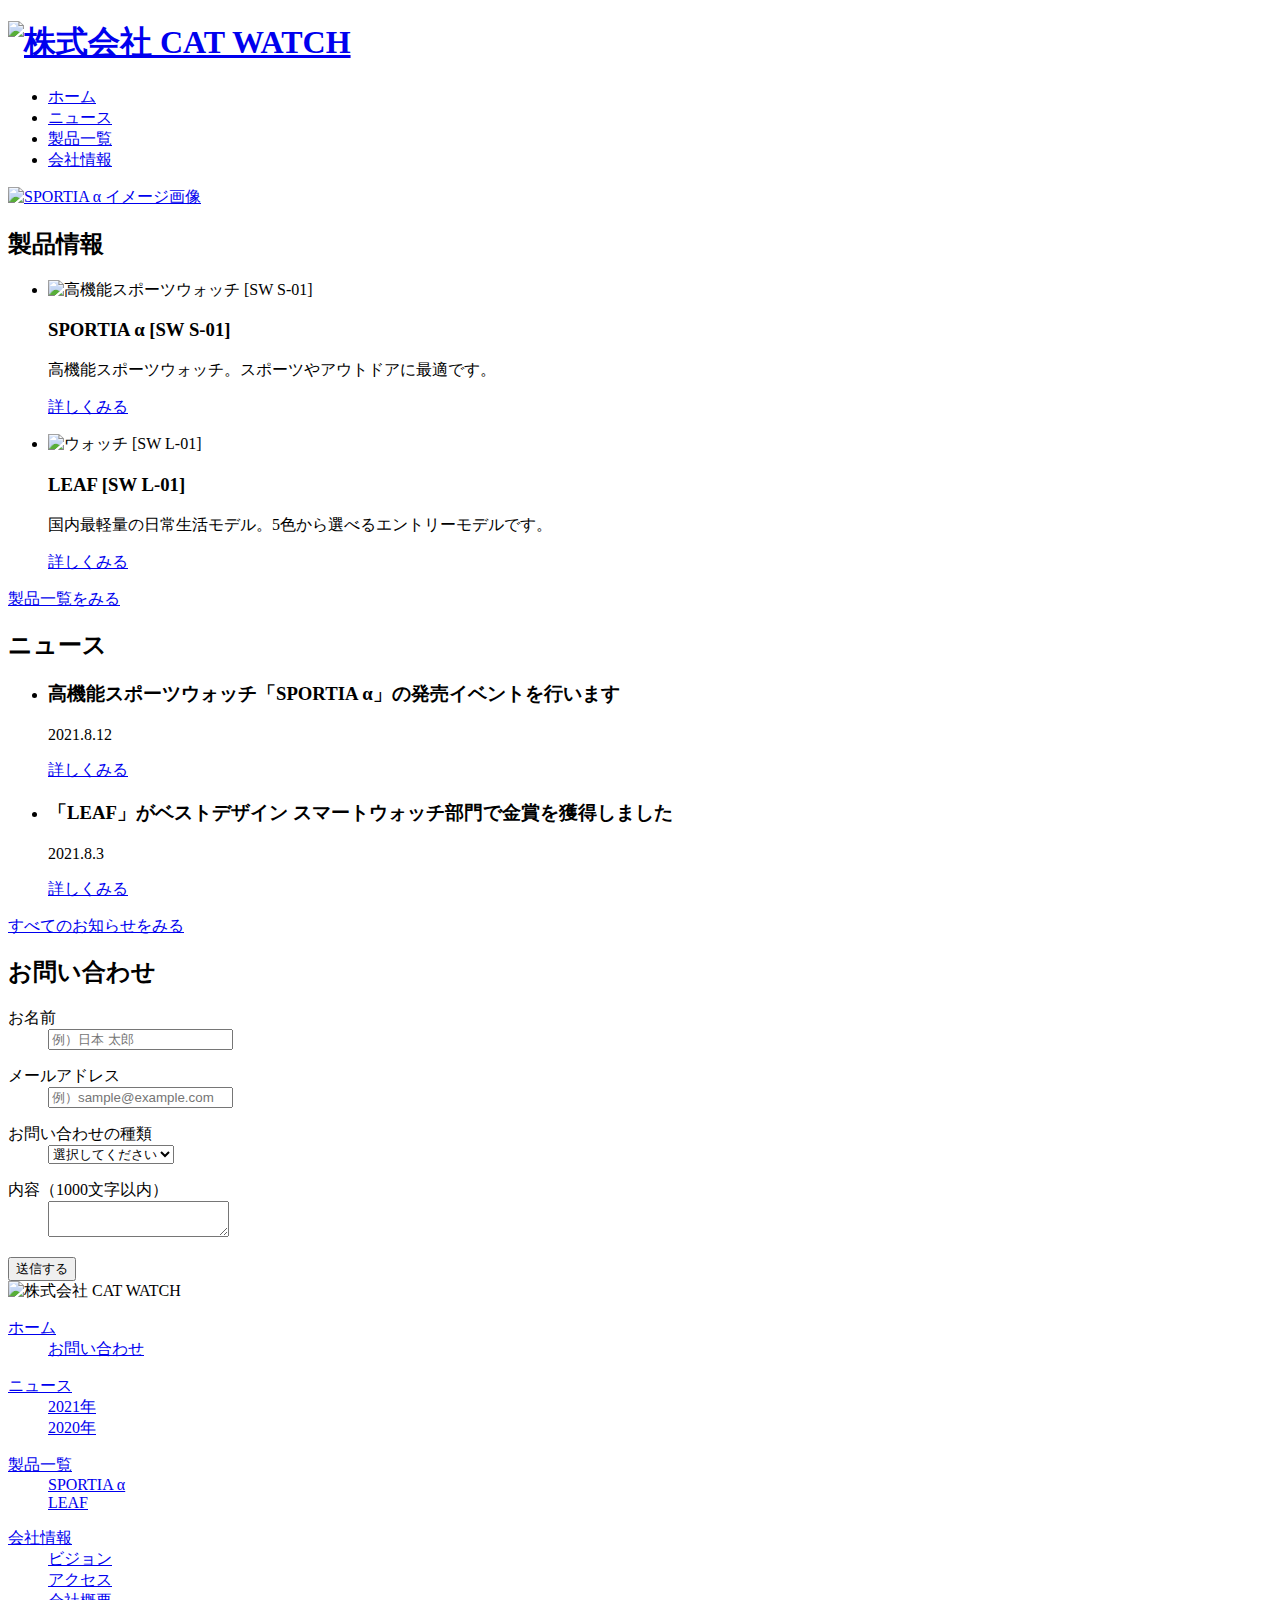
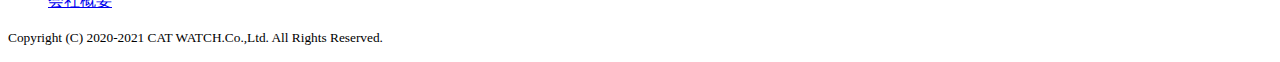
==== index.html @ 04666399 "Create index.html" ====
<!doctype html>
<html>
<head>
  <meta charset="UTF-8">
  <meta name="viewport" content="width=device-width,initial-scale=1">
  <title>CAT WATCH - 国産スマートウォッチのパイオニア</title>
  <link rel="shortcut icon" type="image/x-icon" href="images/favicon.ico">
  <link rel="stylesheet" type="text/css" href="http://yui.yahooapis.com/3.18.1/build/cssreset/cssreset-min.css">
  <link rel="stylesheet" media="(min-width: 640px)" type="text/css" href="css/common.css">
  <link rel="stylesheet" media="(min-width: 640px)" type="text/css" href="css/index.css">
  <link rel="stylesheet" media="(max-width: 640px)" type="text/css" href="css/sp/common.css">
  <link rel="stylesheet" media="(max-width: 640px)" type="text/css" href="css/sp/index.css">
</head>
<body>
  <!-- 共通ヘッダー -->
  <header>
    <div class="headerContent">
      <h1 class="logo"><a href="index.html"><img src="images/logo.png" alt="株式会社 CAT WATCH"></a></h1>
    </div>
    <nav class="globalNavigation">
      <ul>
        <li class="current"><a href="index.html">ホーム</a></li>
        <li><a href="news.html">ニュース</a></li>
        <li><a href="product.html">製品一覧</a></li>
        <li><a href="company.html">会社情報</a></li>
      </ul>
    </nav>
    <!-- カルーセルモジュール：トップのみ -->
    <div class="mainImage">
      <div class="imageScroll">
        <div><a href="product.html#sportia_a"><img src="images/mainImage_02.jpg" alt="SPORTIA α イメージ画像"></a></div>
      </div>
    </div>
    <!-- おわり／カルーセルモジュール：トップのみ -->
  </header>
  <!-- おわり／共通ヘッダー -->
  <!-- メインコンテンツ -->
  <main>
    <section class="product">
      <h2>製品情報</h2>
      <ul class="productList">
        <li class="new">
          <div class="image">
            <img src="images/watch_s01.jpg" alt="高機能スポーツウォッチ [SW S-01]" class="border">
          </div>
          <div class="info">
            <h3>SPORTIA α [SW S-01]</h3>
            <p class="summary">高機能スポーツウォッチ。スポーツやアウトドアに最適です。</p>
            <p class="readMore"><a href="product.html#01">詳しくみる</a></p>
          </div>
        </li>
        <li>
          <div class="image">
            <img src="images/watch_l01.jpg" alt="ウォッチ [SW L-01]" class="border">
          </div>
          <div class="info">
            <h3>LEAF [SW L-01]</h3>
            <p class="summary">国内最軽量の日常生活モデル。5色から選べるエントリーモデルです。</p>
            <p class="readMore"><a href="product.html#01">詳しくみる</a></p>
          </div>
        </li>
      </ul>
      <p class="moreLink"><a href="product.html">製品一覧をみる</a></p>
    </section>
    <section class="news">
      <h2>ニュース</h2>
      <ul class="newsList">
        <li class="new">
          <h3>高機能スポーツウォッチ「SPORTIA α」の発売イベントを行います</h3>
          <p class="date">2021.8.12</p>
          <p class="readMore"><a href="news.html#news20160812_01">詳しくみる</a></p>
        </li>
        <li>
          <h3>「LEAF」がベストデザイン スマートウォッチ部門で金賞を獲得しました</h3>
          <p class="date">2021.8.3</p>
          <p class="readMore"><a href="news.html#news20160603_01">詳しくみる</a></p>
        </li>
      </ul>
      <p class="moreLink"><a href="news.html">すべてのお知らせをみる</a></p>
    </section>
  </main>
  <!-- おわり／メインコンテンツ -->
  <!-- 共通フッター -->
  <footer>
    <!-- お問い合わせフォーム：トップのみ -->
    <section class="contact" id="contact">
      <div class="inner">
        <h2>お問い合わせ</h2>
        <form action="">
          <dl>
            <dt>お名前</dt>
            <dd>
              <input type="text" placeholder="例）日本 太郎">
            </dd>
          </dl>
          <dl class="required">
            <dt>メールアドレス</dt>
            <dd>
              <input type="email" placeholder="例）sample@example.com" required>
            </dd>
          </dl>
          <dl class="required">
            <dt>お問い合わせの種類</dt>
            <dd>
              <select required>
                <option value="">選択してください</option>
                <option value="製品について">製品について</option>
                <option value="修理・交換">修理・交換</option>
                <option value="その他">その他</option>
              </select>
            </dd>
          </dl>
          <dl class="required">
            <dt>内容（1000文字以内）</dt>
            <dd>
              <textarea required></textarea>
            </dd>
          </dl>
          <div class="buttonArea">
            <button type="submit" class="button">送信する</button>
          </div>
        </form>
      </div>
    </section>
    <!-- おわり／お問い合わせフォーム：トップのみ -->
    <div class="siteLinks">
      <div class="inner">
        <div class="logo"><img src="images/logo_square.png" alt="株式会社 CAT WATCH"></div>
        <div class="linkList">
          <dl>
            <dt><a href="index.html">ホーム</a></dt>
            <dd><a href="index.html#contact">お問い合わせ</a></dd>
          </dl>
          <dl>
            <dt><a href="news.html">ニュース</a></dt>
            <dd><a href="news.html#2016">2021年</a></dd>
            <dd><a href="news.html#2015">2020年</a></dd>
          </dl>
          <dl>
            <dt><a href="product.html">製品一覧</a></dt>
            <dd><a href="product.html#sportia_a">SPORTIA α</a></dd>
            <dd><a href="product.html#leaf">LEAF</a></dd>
          </dl>
          <dl>
            <dt><a href="company.html">会社情報</a></dt>
            <dd><a href="company.html#vision">ビジョン</a></dd>
            <dd><a href="company.html#access">アクセス</a></dd>
            <dd><a href="company.html#detail">会社概要</a></dd>
          </dl>
        </div>
      </div>
    </div>
    <p><small class="copyright"> Copyright (C) 2020-2021 CAT WATCH.Co.,Ltd. All Rights Reserved.</small></p>
  </footer>
  <!-- おわり／共通フッター -->
</body>
</html>
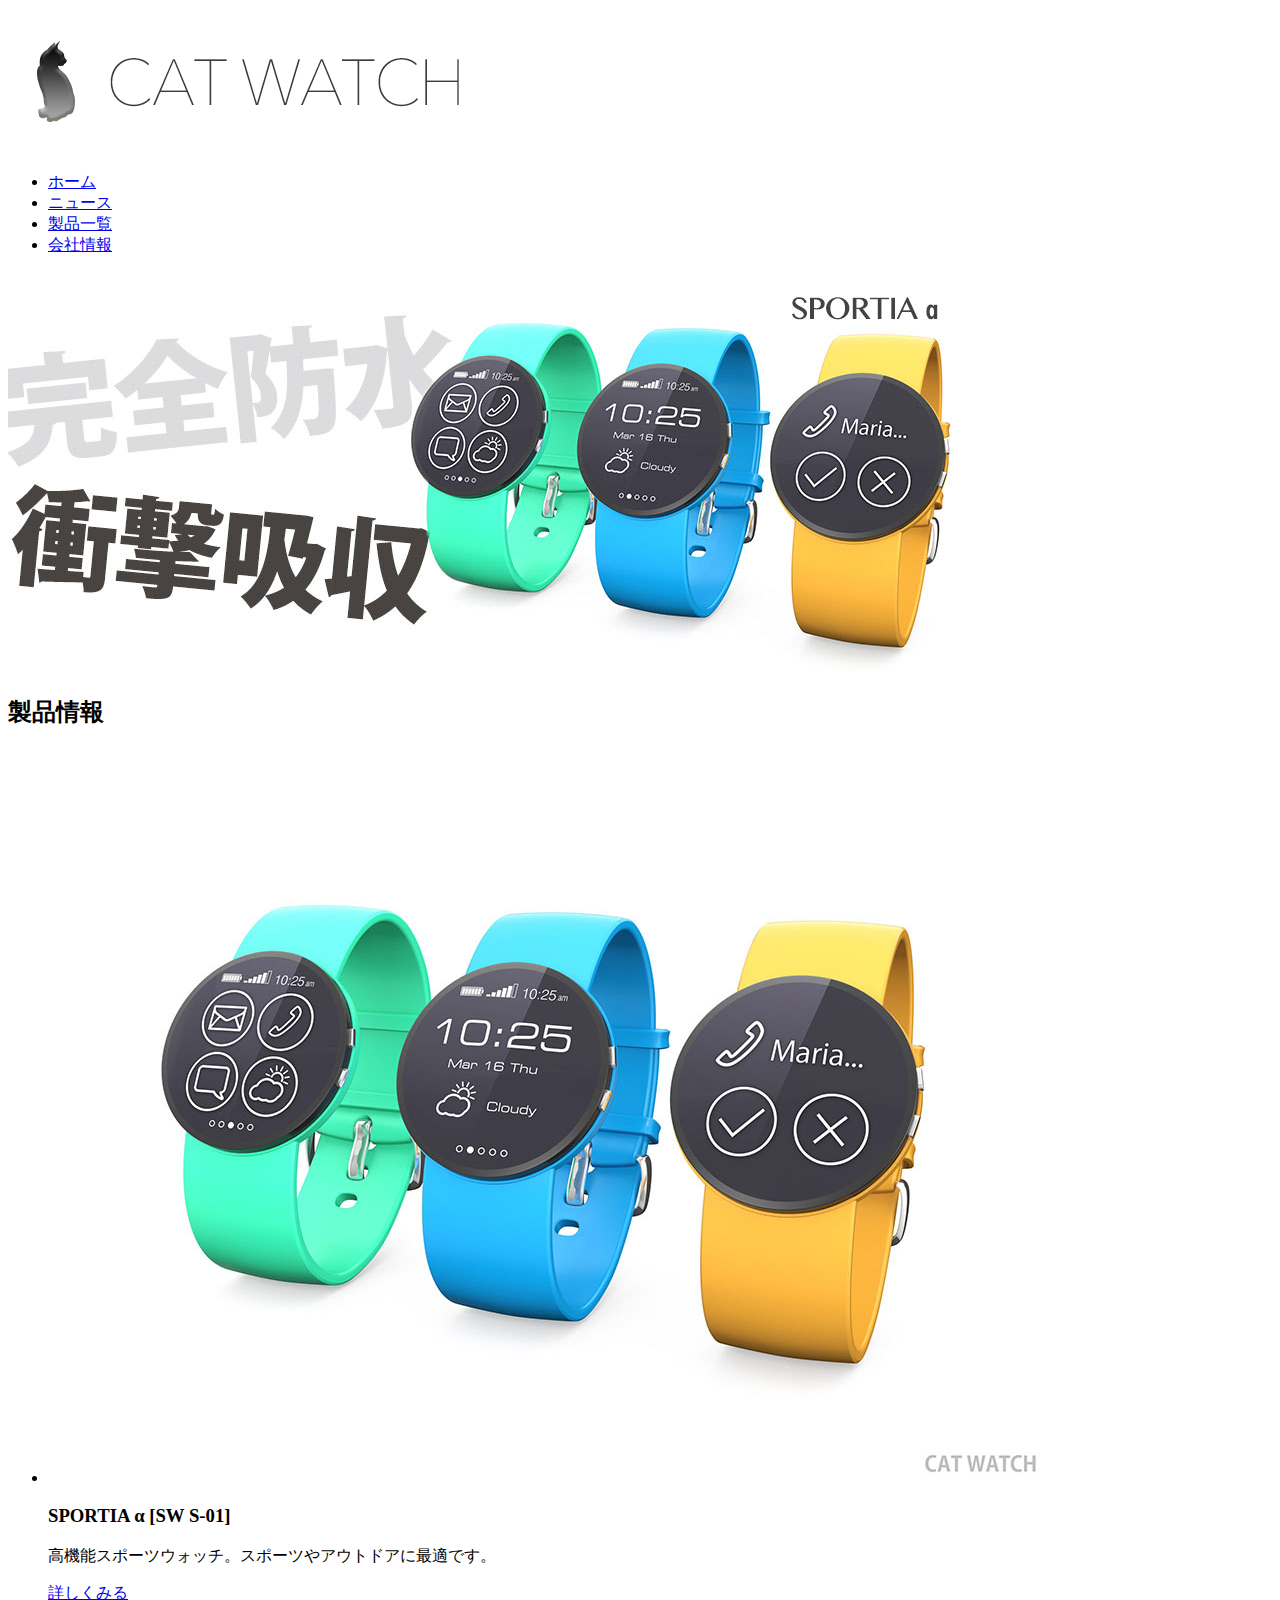
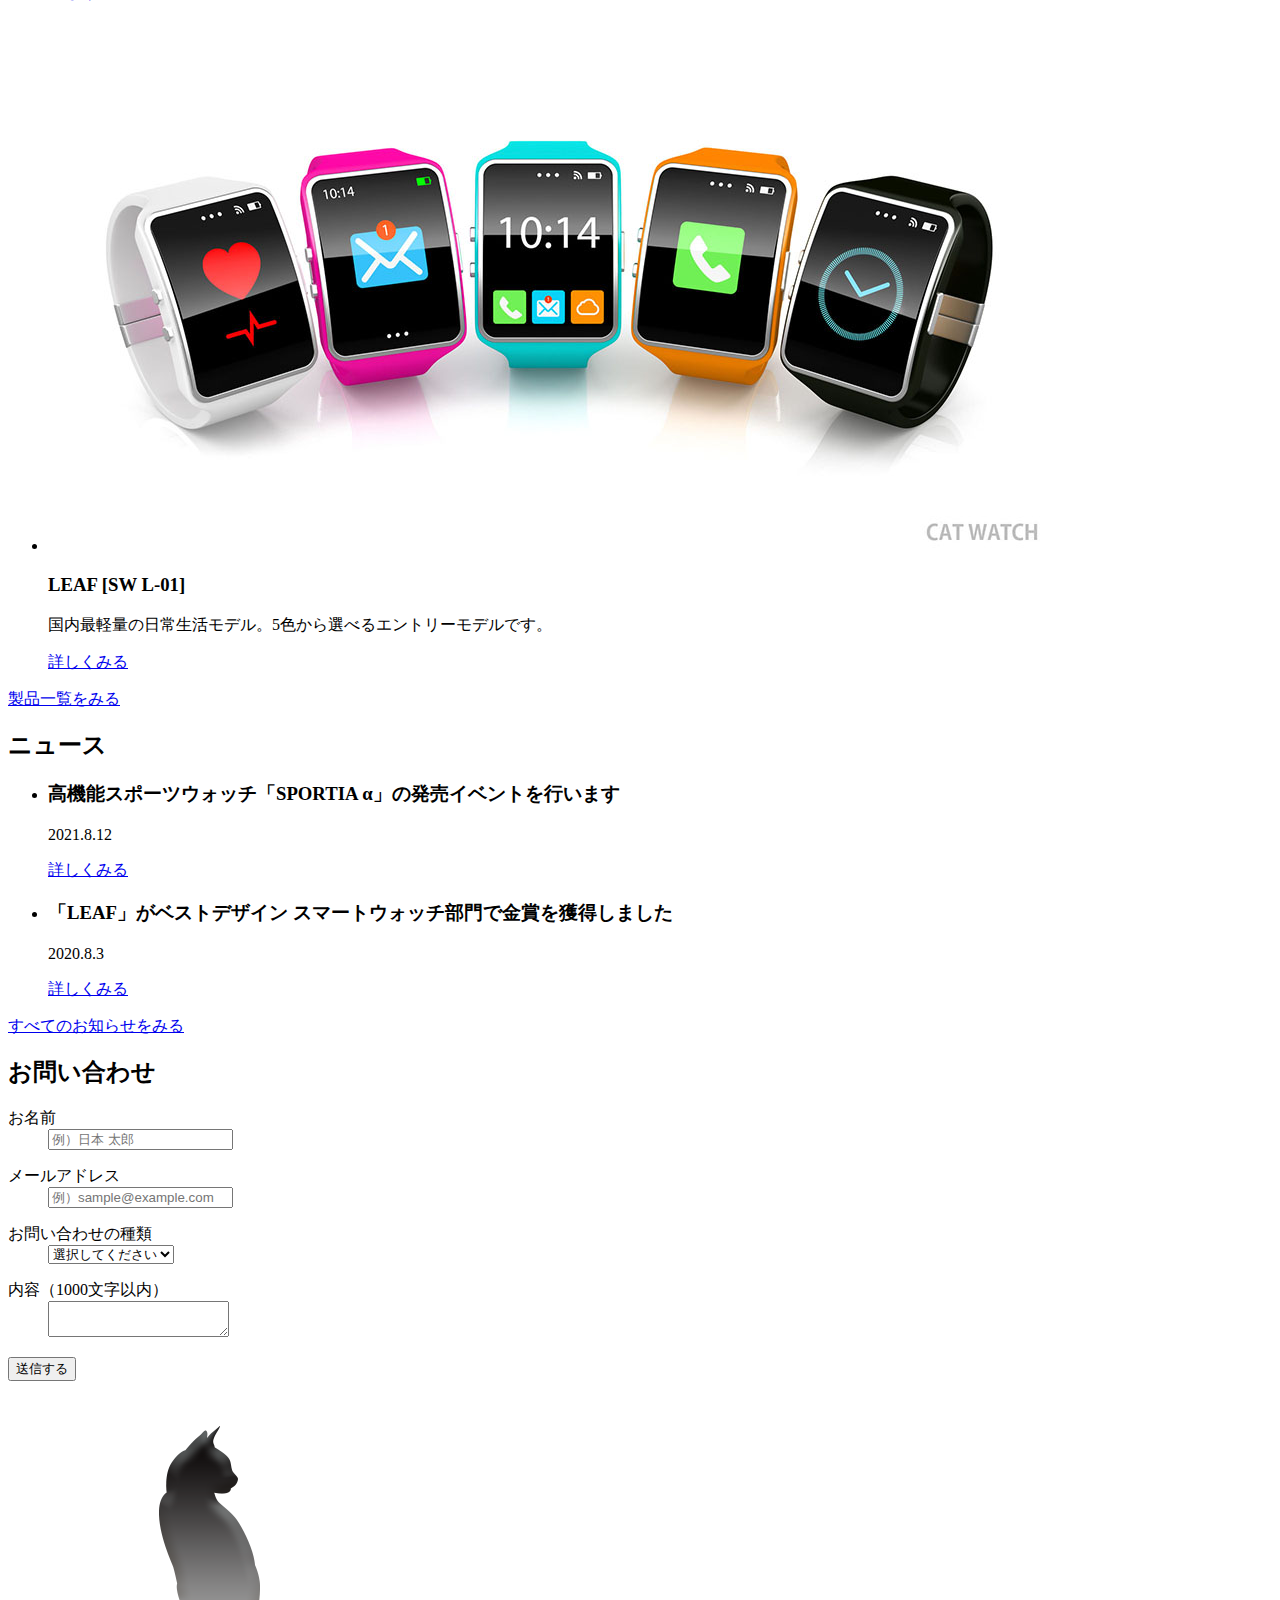
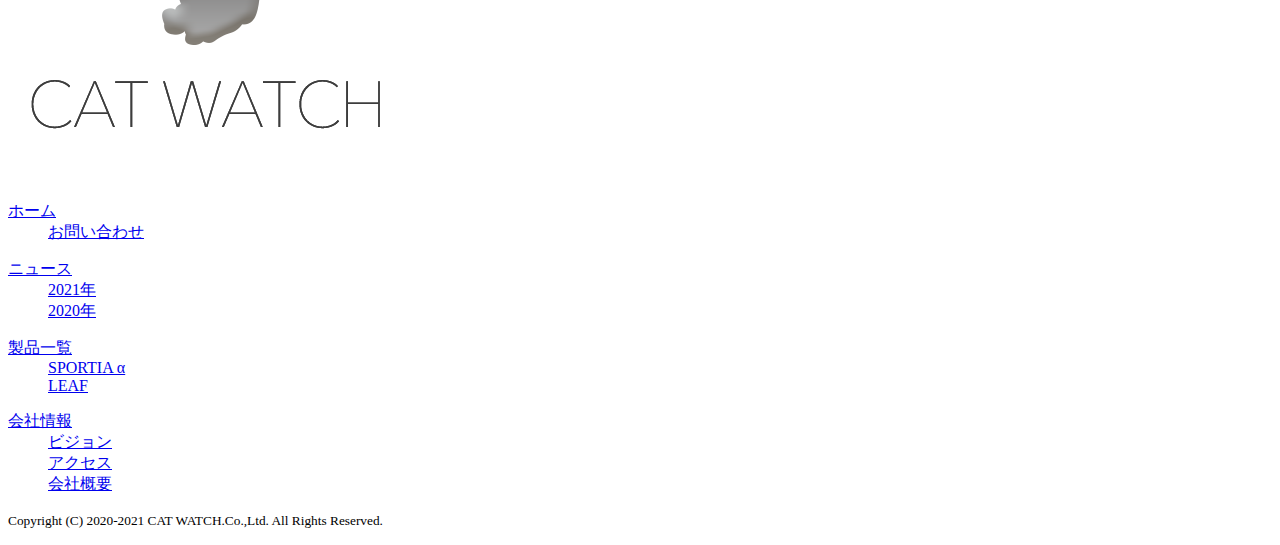
==== commit a911bb7c: "Update index.html" ====
--- a/index.html
+++ b/index.html
@@ -2,14 +2,11 @@
 <html>
 <head>
   <meta charset="UTF-8">
-  <meta name="viewport" content="width=device-width,initial-scale=1">
   <title>CAT WATCH - 国産スマートウォッチのパイオニア</title>
   <link rel="shortcut icon" type="image/x-icon" href="images/favicon.ico">
   <link rel="stylesheet" type="text/css" href="http://yui.yahooapis.com/3.18.1/build/cssreset/cssreset-min.css">
-  <link rel="stylesheet" media="(min-width: 640px)" type="text/css" href="css/common.css">
-  <link rel="stylesheet" media="(min-width: 640px)" type="text/css" href="css/index.css">
-  <link rel="stylesheet" media="(max-width: 640px)" type="text/css" href="css/sp/common.css">
-  <link rel="stylesheet" media="(max-width: 640px)" type="text/css" href="css/sp/index.css">
+  <link rel="stylesheet" type="text/css" href="css/common.css">
+  <link rel="stylesheet" type="text/css" href="css/index.css">
 </head>
 <body>
   <!-- 共通ヘッダー -->
@@ -31,7 +28,6 @@
         <div><a href="product.html#sportia_a"><img src="images/mainImage_02.jpg" alt="SPORTIA α イメージ画像"></a></div>
       </div>
     </div>
-    <!-- おわり／カルーセルモジュール：トップのみ -->
   </header>
   <!-- おわり／共通ヘッダー -->
   <!-- メインコンテンツ -->
@@ -46,7 +42,7 @@
           <div class="info">
             <h3>SPORTIA α [SW S-01]</h3>
             <p class="summary">高機能スポーツウォッチ。スポーツやアウトドアに最適です。</p>
-            <p class="readMore"><a href="product.html#01">詳しくみる</a></p>
+            <p class="readMore"><a href="product.html">詳しくみる</a></p>
           </div>
         </li>
         <li>
@@ -56,7 +52,7 @@
           <div class="info">
             <h3>LEAF [SW L-01]</h3>
             <p class="summary">国内最軽量の日常生活モデル。5色から選べるエントリーモデルです。</p>
-            <p class="readMore"><a href="product.html#01">詳しくみる</a></p>
+            <p class="readMore"><a href="product.html">詳しくみる</a></p>
           </div>
         </li>
       </ul>
@@ -68,12 +64,12 @@
         <li class="new">
           <h3>高機能スポーツウォッチ「SPORTIA α」の発売イベントを行います</h3>
           <p class="date">2021.8.12</p>
-          <p class="readMore"><a href="news.html#news20160812_01">詳しくみる</a></p>
+          <p class="readMore"><a href="news.html#news20210812_01">詳しくみる</a></p>
         </li>
         <li>
           <h3>「LEAF」がベストデザイン スマートウォッチ部門で金賞を獲得しました</h3>
-          <p class="date">2021.8.3</p>
-          <p class="readMore"><a href="news.html#news20160603_01">詳しくみる</a></p>
+          <p class="date">2020.8.3</p>
+          <p class="readMore"><a href="news.html#news20200803_01">詳しくみる</a></p>
         </li>
       </ul>
       <p class="moreLink"><a href="news.html">すべてのお知らせをみる</a></p>
@@ -82,7 +78,7 @@
   <!-- おわり／メインコンテンツ -->
   <!-- 共通フッター -->
   <footer>
-    <!-- お問い合わせフォーム：トップのみ -->
+    <!-- お問い合わせフォーム -->
     <section class="contact" id="contact">
       <div class="inner">
         <h2>お問い合わせ</h2>
@@ -122,7 +118,7 @@
         </form>
       </div>
     </section>
-    <!-- おわり／お問い合わせフォーム：トップのみ -->
+    <!-- おわり／お問い合わせフォーム -->
     <div class="siteLinks">
       <div class="inner">
         <div class="logo"><img src="images/logo_square.png" alt="株式会社 CAT WATCH"></div>
@@ -133,8 +129,8 @@
           </dl>
           <dl>
             <dt><a href="news.html">ニュース</a></dt>
-            <dd><a href="news.html#2016">2021年</a></dd>
-            <dd><a href="news.html#2015">2020年</a></dd>
+            <dd><a href="news.html#2021">2021年</a></dd>
+            <dd><a href="news.html#2020">2020年</a></dd>
           </dl>
           <dl>
             <dt><a href="product.html">製品一覧</a></dt>
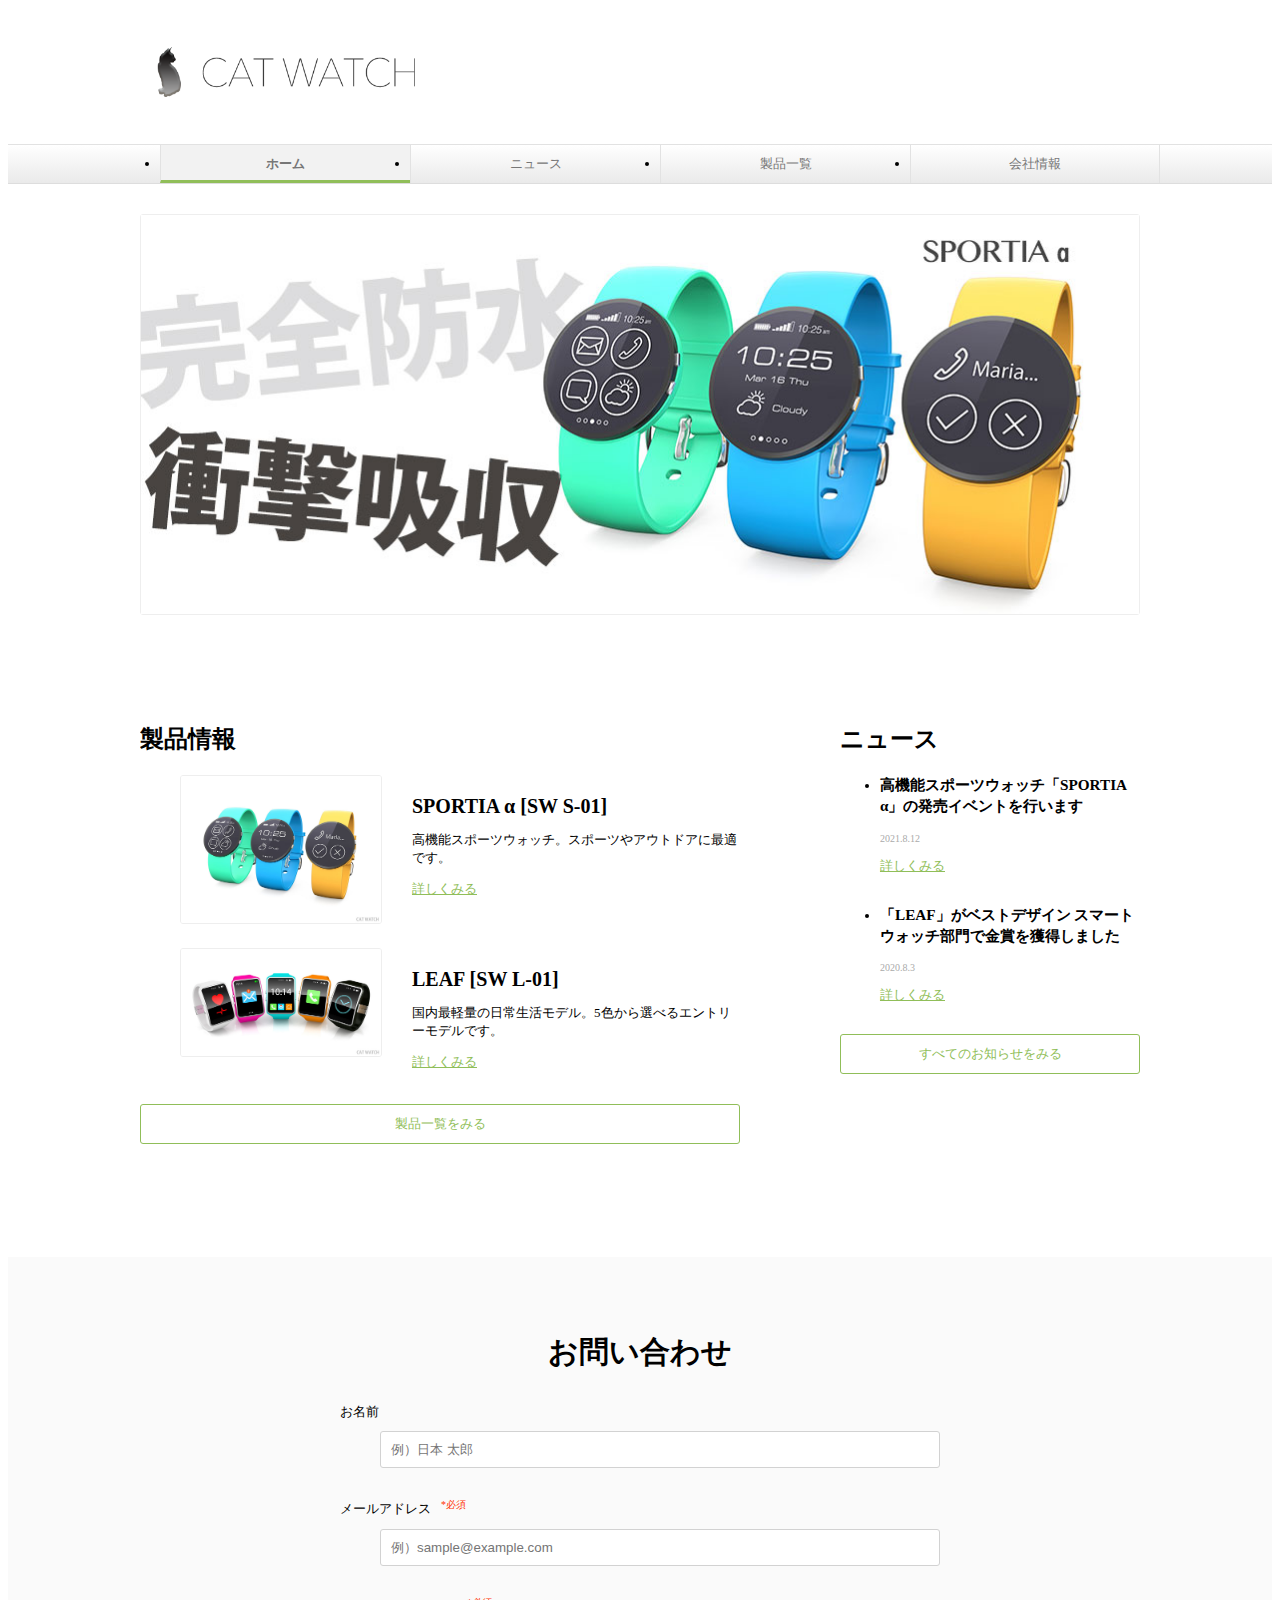
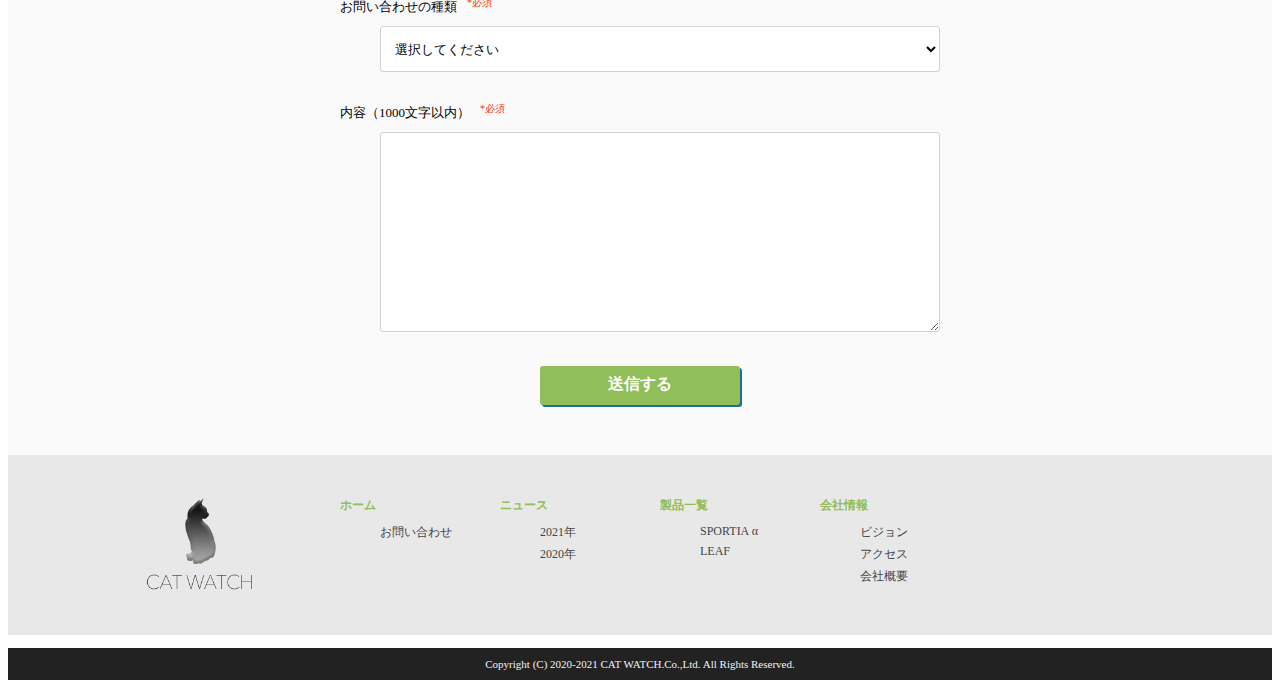
==== commit 3c03c8d2: "Update index.html" ====
--- a/index.html
+++ b/index.html
@@ -4,7 +4,6 @@
   <meta charset="UTF-8">
   <title>CAT WATCH - 国産スマートウォッチのパイオニア</title>
   <link rel="shortcut icon" type="image/x-icon" href="images/favicon.ico">
-  <link rel="stylesheet" type="text/css" href="http://yui.yahooapis.com/3.18.1/build/cssreset/cssreset-min.css">
   <link rel="stylesheet" type="text/css" href="css/common.css">
   <link rel="stylesheet" type="text/css" href="css/index.css">
 </head>
--- a/css/common.css
+++ b/css/common.css
@@ -0,0 +1,167 @@
+@charset "UTF-8";
+
+/***************
+  common共通
+****************/
+
+body {
+  font-size: 13px;
+}
+
+a:link,
+a:visited {
+  color:#90BE59;
+}
+
+img.border {
+  border: 1px solid #eee;
+  border-radius: 3px;
+}
+
+/***************
+  header
+****************/
+
+/* headerContent */
+
+header .headerContent {
+  margin: 0 auto;
+  padding: 10px 0;
+  width: 1000px;
+}
+
+header .headerContent .logo img {
+  width: 300px;
+}
+
+/* globalNavigation */
+
+header nav.globalNavigation {
+  background: linear-gradient(to bottom,  #ffffff 0%,#eaeaea 99%);
+  border-bottom: 1px solid #ddd;
+  border-top: 1px solid #e2e2e2;
+}
+
+header nav.globalNavigation ul {
+  margin: 0 auto;
+  overflow: hidden;
+  width: 1000px;
+}
+
+header nav.globalNavigation ul li {
+  border-left: 1px solid #e2e2e2;
+  float: left;
+  width: 249px;
+}
+
+header nav.globalNavigation ul li:last-child {
+  border-right: 1px solid #e2e2e2;
+  width: 248px;
+}
+
+header nav.globalNavigation ul li a {
+  color: #777;
+  display: block;
+  padding: 10px 30px;
+  text-align: center;
+  text-decoration: none;
+}
+
+header nav.globalNavigation ul li a:hover {
+  background: #f8f8f8;
+}
+
+header nav.globalNavigation ul li.current {
+  background: #f2f2f2;
+  border-bottom: 3px solid #90BE59;
+  font-weight: bold;
+}
+
+header nav.globalNavigation ul li.current a {
+  background: none;
+  margin-bottom: -3px;
+}
+
+/* mainImage */
+
+header .mainImage {
+  height: 440px;
+  margin: 30px auto 50px;
+  width: 1000px;
+}
+
+header .mainImage .imageScroll {
+  border: 1px solid #eee;
+  border-radius: 3px;
+}
+
+header .mainImage img {
+  display: block;
+  margin: 0 auto;
+  max-height: 400px;
+  max-width: 100%;
+}
+
+/***************
+  footer
+****************/
+
+/* footerNavigation */
+
+footer .siteLinks {
+  background: #e8e8e8;
+  padding: 30px;
+}
+
+footer .siteLinks .inner {
+  margin: 0 auto;
+  overflow: hidden;
+  width: 1000px;
+}
+
+footer .siteLinks .logo {
+  float: left;
+  width: 200px;
+}
+
+footer .siteLinks .linkList {
+  overflow: hidden;
+}
+
+footer .siteLinks .logo img {
+  display: block;
+  width: 120px;
+}
+
+footer .siteLinks .linkList dl {
+  float: left;
+  font-size: 12px;
+  width: 160px;
+}
+
+footer .siteLinks .linkList dl dt {
+  font-weight: bold;
+  margin-bottom: 10px;
+}
+
+footer .siteLinks .linkList dl dt a {
+  text-decoration: none;
+}
+
+footer .siteLinks .linkList dl dd {
+  margin-bottom: 5px;
+}
+
+footer .siteLinks .linkList dl dd a {
+  color:#444;
+  text-decoration: none;
+}
+
+footer small {
+  background: #222;
+  color: #f2f2f2;
+  display: block;
+  font-size: 11px;
+  padding: 10px 0;
+  text-align: center;
+}
--- a/css/index.css
+++ b/css/index.css
@@ -0,0 +1,142 @@
+@charset "UTF-8";
+
+/***************
+  main
+****************/
+
+main {
+  margin: 0 auto 100px;
+  overflow: hidden;
+  width: 1000px;
+}
+
+.moreLink a {
+  border: 1px solid;
+  border-radius: 3px;
+  color: #90BE59;
+  display: block;
+  padding: 10px;
+  text-align: center;
+  text-decoration: none;
+}
+
+h2 {
+  font-size: 24px;
+  margin-bottom: 20px;
+}
+
+/* product */
+
+.product {
+  float: left;
+  width: 600px;
+}
+
+.product .productList li {
+  overflow: hidden;
+  margin-bottom: 20px;
+}
+
+.product .productList li .image {
+  float: left;
+  margin-right: 30px;
+}
+
+.product .productList li .image img {
+  width: 200px;
+}
+
+.product .productList li .info h3 {
+  font-size: 20px;
+  margin-bottom: 10px;
+}
+
+.product .productList li .info .summary {
+  margin-bottom: 10px;
+}
+
+/* news */
+
+.news {
+  float: right;
+  width: 300px;
+}
+
+.news .newsList li {
+  margin-bottom: 30px;
+}
+
+.news .newsList li .date {
+  color: #aaa;
+  font-size: 10px;
+}
+
+/* contact */
+
+.contact {
+  background: #fafafa;
+  padding: 50px 0;
+}
+
+.contact h2 {
+  font-size: 30px;
+  text-align: center;
+}
+
+.contact form {
+  margin: 30px auto 0;
+  width: 600px;
+}
+
+.contact form dl {
+  margin-bottom: 30px;
+}
+
+.contact form dl dt {
+  font-size: 13px;
+  margin-bottom: 10px;
+}
+
+.contact form dl.required dt:after {
+  color: #f30;
+  content: "*必須";
+  font-size: 10px;
+  margin-left: 10px;
+  vertical-align: super;
+}
+
+.contact form dl dd input,
+.contact form dl dd textarea,
+.contact form dl dd select {
+  box-sizing: border-box; 
+  border: 1px solid #d2d2d2;
+  border-radius: 3px;
+  padding: 10px;
+  width: 100%;
+}
+
+.contact form dl dd textarea {
+  height: 200px;
+}
+
+.contact form dl dd select {
+  background: #fff;
+  height: 46px;
+}
+
+.contact form .buttonArea {
+  text-align: center;
+}
+
+.contact form .buttonArea button {
+  background-color: #90BE59;
+  border: none;
+  border-radius: 3px;
+  box-shadow: 2px 2px #1a6ea0;
+  color: #fff;
+  font-size: 16px;
+  font-weight: bold;
+  padding: 8px 0 10px;
+  text-decoration: none;
+  width: 200px;
+}
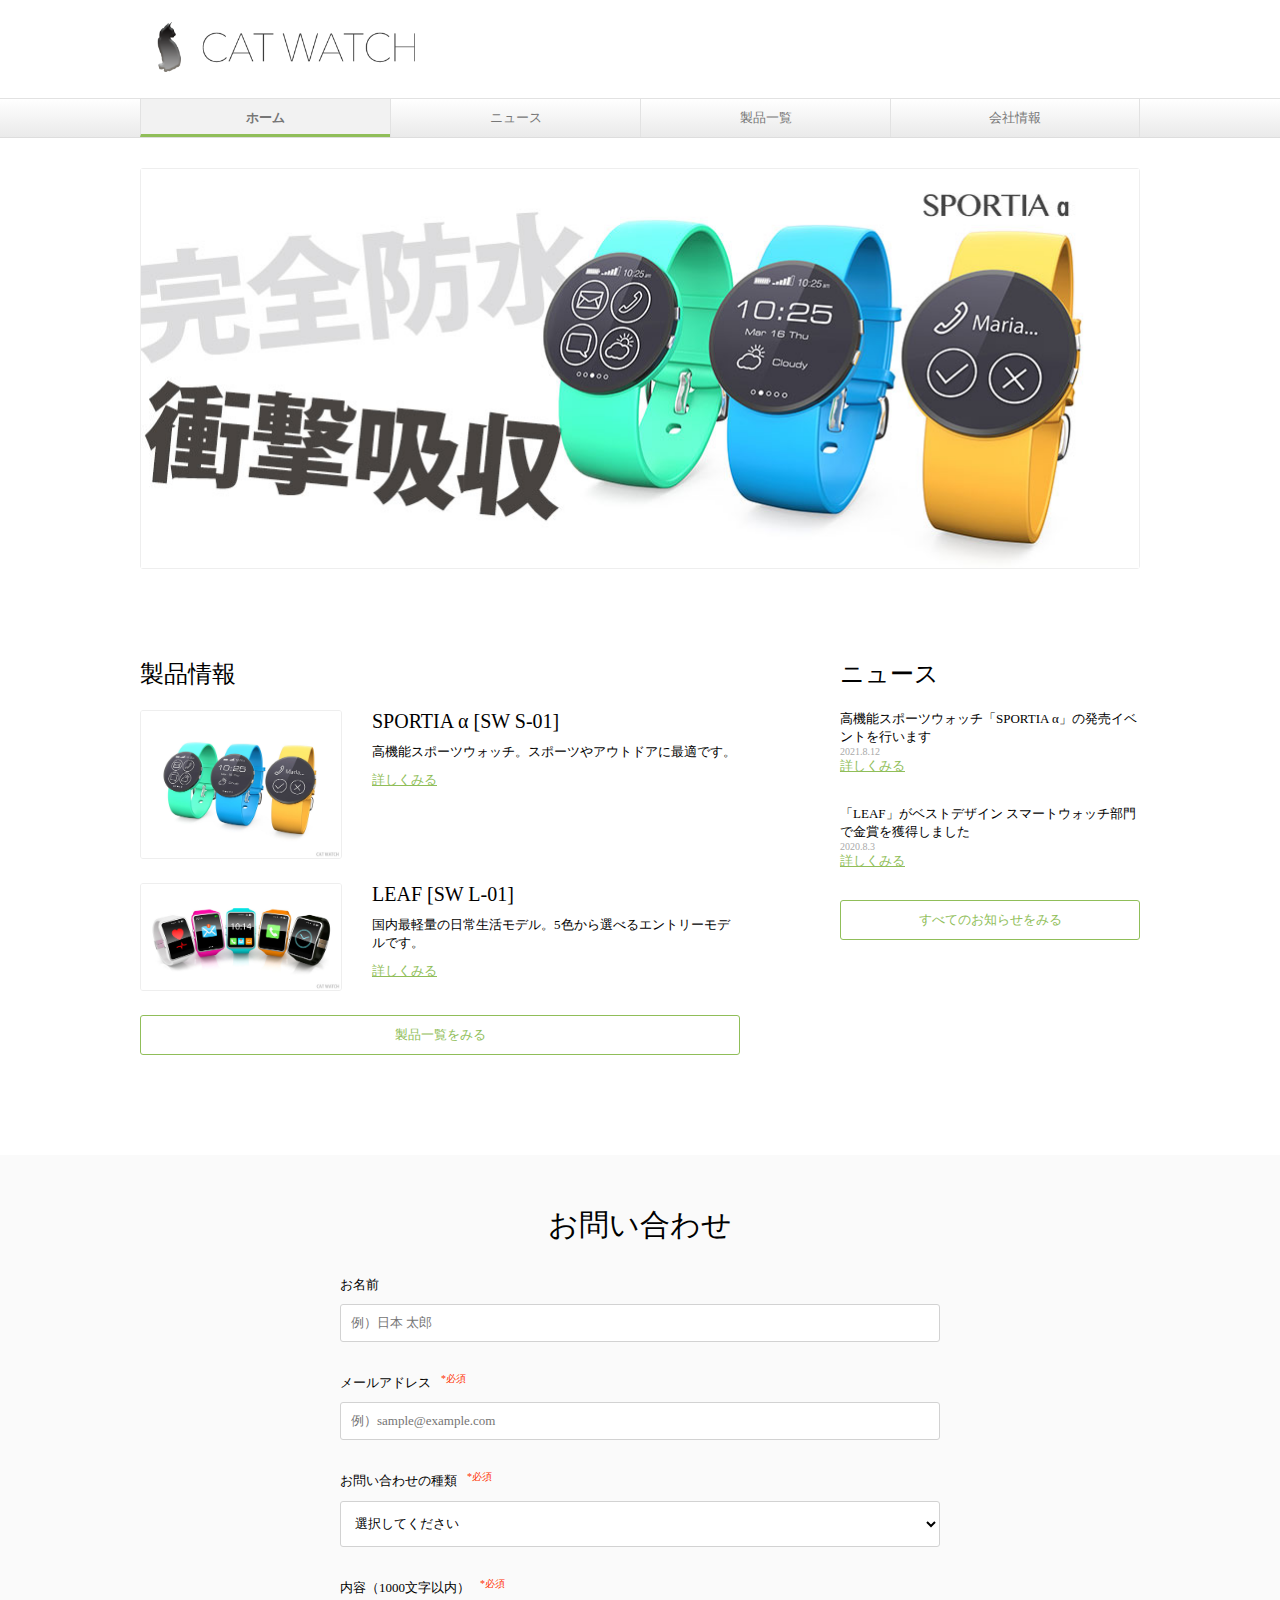
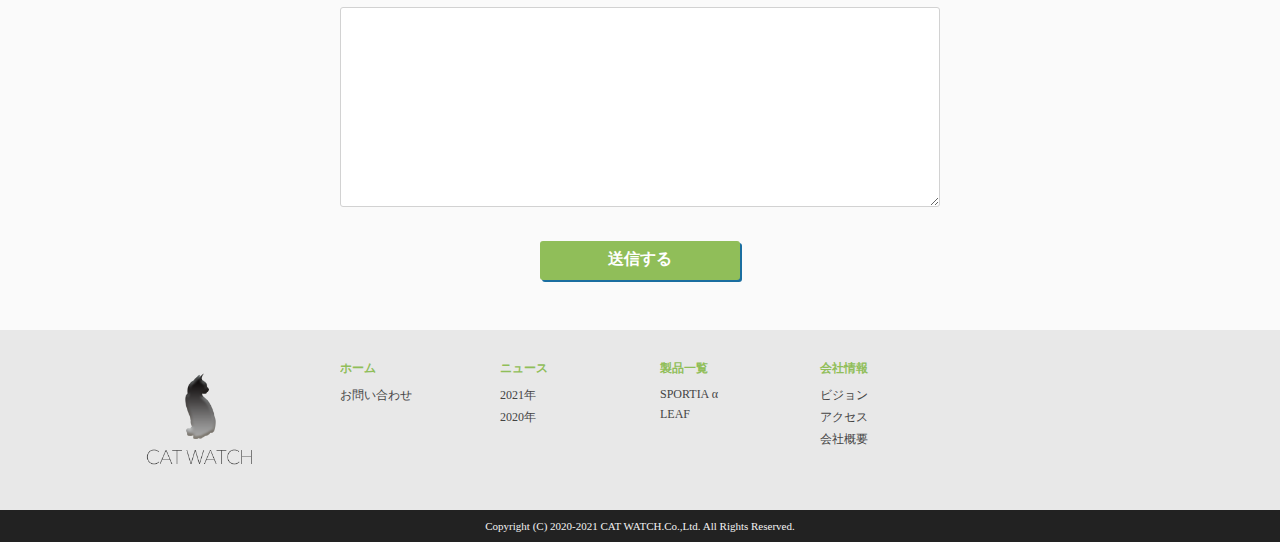
==== commit ae7432fc: "Update index.html" ====
--- a/index.html
+++ b/index.html
@@ -4,6 +4,7 @@
   <meta charset="UTF-8">
   <title>CAT WATCH - 国産スマートウォッチのパイオニア</title>
   <link rel="shortcut icon" type="image/x-icon" href="images/favicon.ico">
+  <link rel="stylesheet" type="text/css" href="css/cssreset-min.css">
   <link rel="stylesheet" type="text/css" href="css/common.css">
   <link rel="stylesheet" type="text/css" href="css/index.css">
 </head>
@@ -21,7 +22,6 @@
         <li><a href="company.html">会社情報</a></li>
       </ul>
     </nav>
-    <!-- カルーセルモジュール：トップのみ -->
     <div class="mainImage">
       <div class="imageScroll">
         <div><a href="product.html#sportia_a"><img src="images/mainImage_02.jpg" alt="SPORTIA α イメージ画像"></a></div>
@@ -63,12 +63,12 @@
         <li class="new">
           <h3>高機能スポーツウォッチ「SPORTIA α」の発売イベントを行います</h3>
           <p class="date">2021.8.12</p>
-          <p class="readMore"><a href="news.html#news20210812_01">詳しくみる</a></p>
+          <p class="readMore"><a href="news.html#news20210812">詳しくみる</a></p>
         </li>
         <li>
           <h3>「LEAF」がベストデザイン スマートウォッチ部門で金賞を獲得しました</h3>
           <p class="date">2020.8.3</p>
-          <p class="readMore"><a href="news.html#news20200803_01">詳しくみる</a></p>
+          <p class="readMore"><a href="news.html#news20200803">詳しくみる</a></p>
         </li>
       </ul>
       <p class="moreLink"><a href="news.html">すべてのお知らせをみる</a></p>
--- a/css/cssreset-min.css
+++ b/css/cssreset-min.css
@@ -0,0 +1,8 @@
+/*
+YUI 3.18.1 (build f7e7bcb)
+Copyright 2014 Yahoo! Inc. All rights reserved.
+Licensed under the BSD License.
+http://yuilibrary.com/license/
+*/
+
+html{color:#000;background:#FFF}body,div,dl,dt,dd,ul,ol,li,h1,h2,h3,h4,h5,h6,pre,code,form,fieldset,legend,input,textarea,p,blockquote,th,td{margin:0;padding:0}table{border-collapse:collapse;border-spacing:0}fieldset,img{border:0}address,caption,cite,code,dfn,em,strong,th,var{font-style:normal;font-weight:normal}ol,ul{list-style:none}caption,th{text-align:left}h1,h2,h3,h4,h5,h6{font-size:100%;font-weight:normal}q:before,q:after{content:''}abbr,acronym{border:0;font-variant:normal}sup{vertical-align:text-top}sub{vertical-align:text-bottom}input,textarea,select{font-family:inherit;font-size:inherit;font-weight:inherit;*font-size:100%}legend{color:#000}#yui3-css-stamp.cssreset{display:none}
